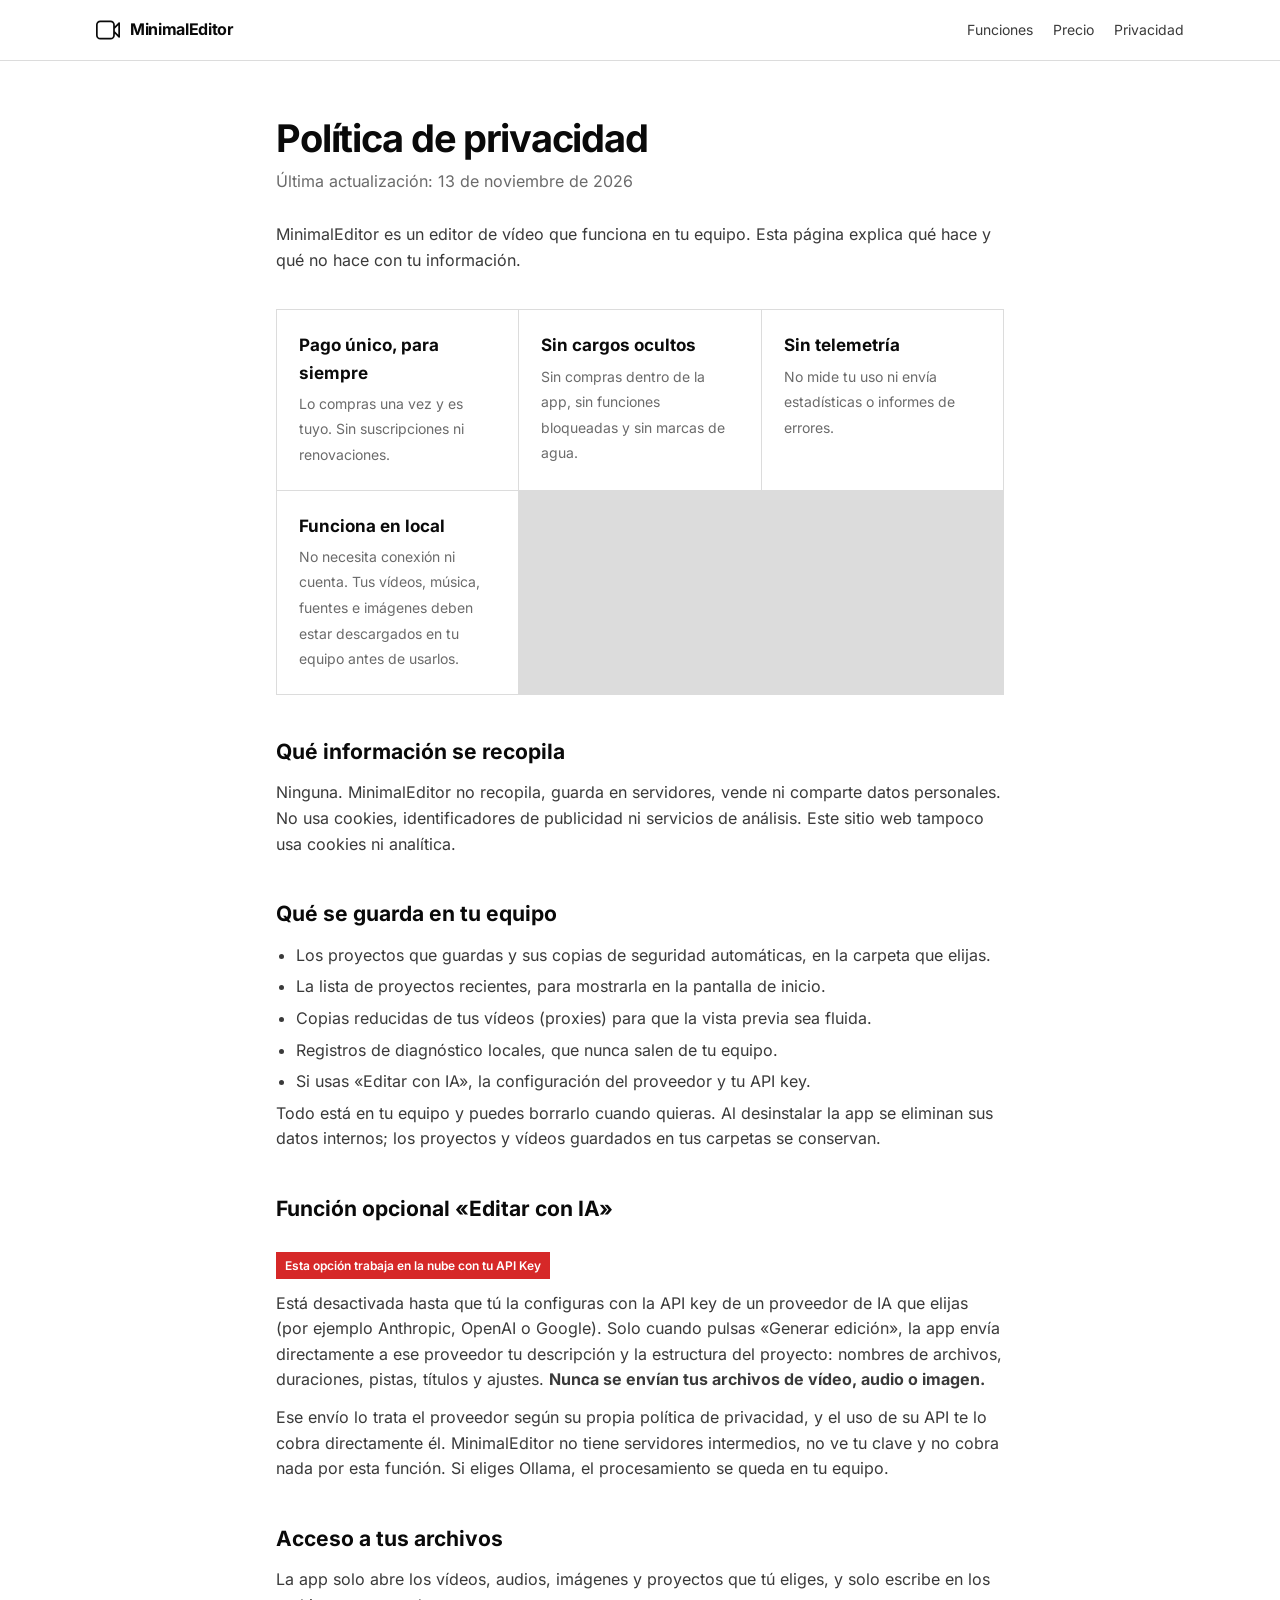
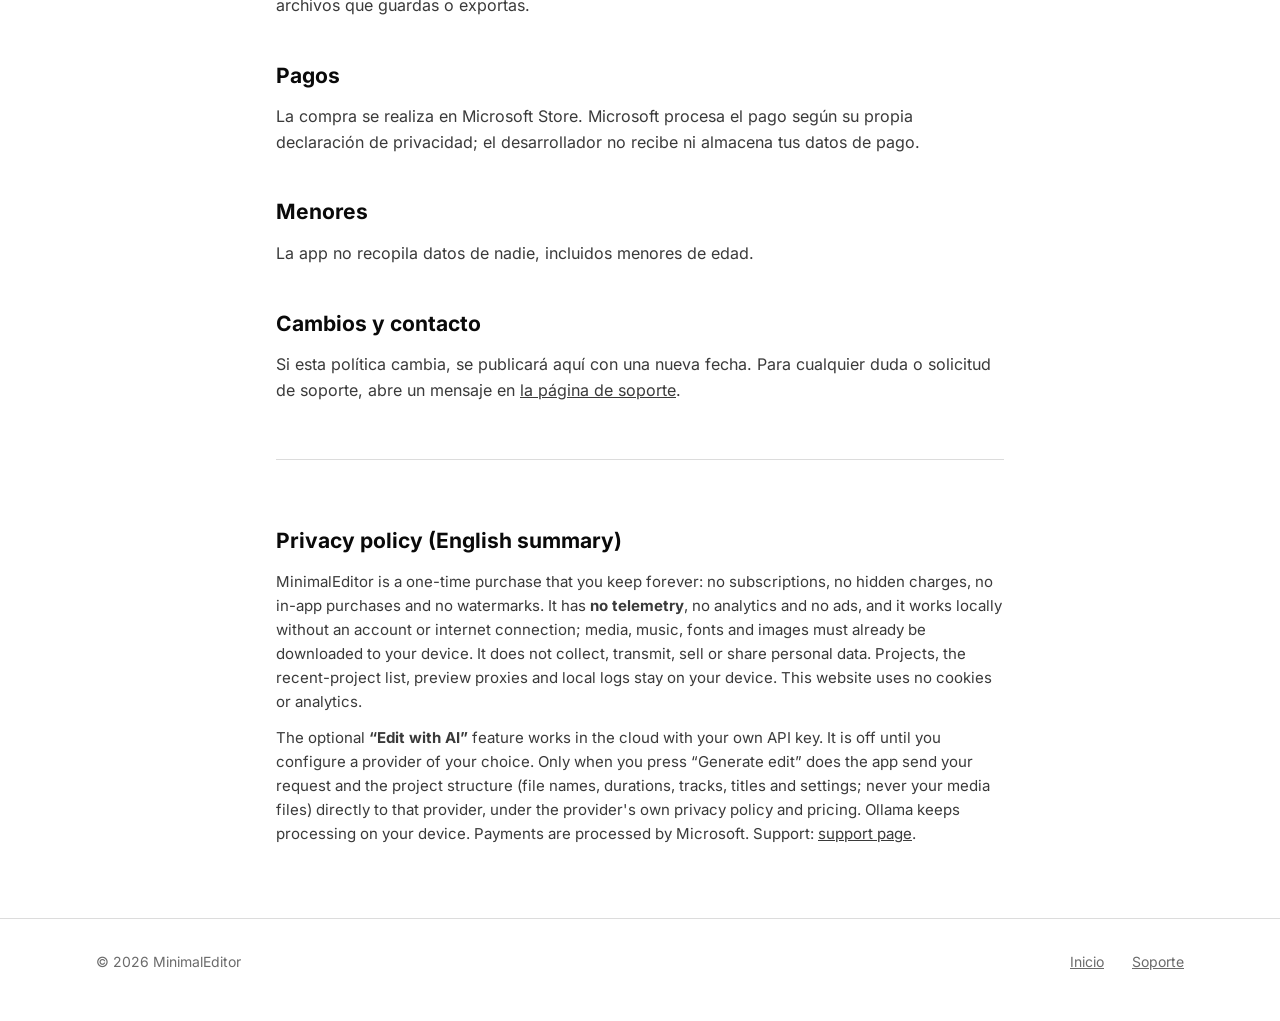
==== privacidad/index.html @ 628d6af6 "feat: sitio de MinimalEditor con ficha del producto y política de privacidad" ====
<!doctype html>
<html lang="es">
<head>
<meta charset="utf-8">
<meta name="viewport" content="width=device-width, initial-scale=1">
<title>MinimalEditor · Privacidad</title>
<meta name="description" content="Política de privacidad de MinimalEditor: pago único para siempre, sin telemetría, sin compras dentro de la app y funcionamiento local.">
<link rel="icon" href="../img/icono.png">
<link rel="stylesheet" href="../estilos.css">
</head>
<body>
<header class="top">
  <div class="wrap">
    <a class="brand" href="../">
      <svg viewBox="0 -1.5 14 14" aria-hidden="true"><path d="M-6,4.5a.5.5,0,0,0-.038-.191.506.506,0,0,0-.271-.271.505.505,0,0,0-.382,0,.518.518,0,0,0-.163.109L-9,6.293V5.5A2.5,2.5,0,0,0-11.5,3h-6A2.5,2.5,0,0,0-20,5.5v6A2.5,2.5,0,0,0-17.5,14h6A2.5,2.5,0,0,0-9,11.5v-.793l2.146,2.146a.518.518,0,0,0,.163.109A.5.5,0,0,0-6.5,13a.5.5,0,0,0,.191-.038.506.506,0,0,0,.271-.271A.5.5,0,0,0-6,12.5Zm-4,7A1.5,1.5,0,0,1-11.5,13h-6A1.5,1.5,0,0,1-19,11.5v-6A1.5,1.5,0,0,1-17.5,4h6A1.5,1.5,0,0,1-10,5.5Zm1-3.793,2-2v5.586l-2-2Z" transform="translate(20 -3)"/></svg>
      MinimalEditor
    </a>
    <nav>
      <a href="../#funciones" class="hide-sm">Funciones</a>
      <a href="../#precio" class="hide-sm">Precio</a>
      <a href="./">Privacidad</a>
    </nav>
  </div>
</header>

<main class="doc wrap">
  <h1>Política de privacidad</h1>
  <p class="updated">Última actualización: 13 de noviembre de 2026</p>

  <p>MinimalEditor es un editor de vídeo que funciona en tu equipo. Esta página explica qué hace y qué no hace con tu información.</p>

  <div class="facts">
    <div class="fact"><strong>Pago único, para siempre</strong><span>Lo compras una vez y es tuyo. Sin suscripciones ni renovaciones.</span></div>
    <div class="fact"><strong>Sin cargos ocultos</strong><span>Sin compras dentro de la app, sin funciones bloqueadas y sin marcas de agua.</span></div>
    <div class="fact"><strong>Sin telemetría</strong><span>No mide tu uso ni envía estadísticas o informes de errores.</span></div>
    <div class="fact"><strong>Funciona en local</strong><span>No necesita conexión ni cuenta. Tus vídeos, música, fuentes e imágenes deben estar descargados en tu equipo antes de usarlos.</span></div>
  </div>

  <h2>Qué información se recopila</h2>
  <p>Ninguna. MinimalEditor no recopila, guarda en servidores, vende ni comparte datos personales. No usa cookies, identificadores de publicidad ni servicios de análisis. Este sitio web tampoco usa cookies ni analítica.</p>

  <h2>Qué se guarda en tu equipo</h2>
  <ul>
    <li>Los proyectos que guardas y sus copias de seguridad automáticas, en la carpeta que elijas.</li>
    <li>La lista de proyectos recientes, para mostrarla en la pantalla de inicio.</li>
    <li>Copias reducidas de tus vídeos (proxies) para que la vista previa sea fluida.</li>
    <li>Registros de diagnóstico locales, que nunca salen de tu equipo.</li>
    <li>Si usas «Editar con IA», la configuración del proveedor y tu API key.</li>
  </ul>
  <p>Todo está en tu equipo y puedes borrarlo cuando quieras. Al desinstalar la app se eliminan sus datos internos; los proyectos y vídeos guardados en tus carpetas se conservan.</p>

  <h2>Función opcional «Editar con IA»</h2>
  <p><span class="cloud">Esta opción trabaja en la nube con tu API Key</span></p>
  <p>Está desactivada hasta que tú la configuras con la API key de un proveedor de IA que elijas (por ejemplo Anthropic, OpenAI o Google). Solo cuando pulsas «Generar edición», la app envía directamente a ese proveedor tu descripción y la estructura del proyecto: nombres de archivos, duraciones, pistas, títulos y ajustes. <strong>Nunca se envían tus archivos de vídeo, audio o imagen.</strong></p>
  <p>Ese envío lo trata el proveedor según su propia política de privacidad, y el uso de su API te lo cobra directamente él. MinimalEditor no tiene servidores intermedios, no ve tu clave y no cobra nada por esta función. Si eliges Ollama, el procesamiento se queda en tu equipo.</p>

  <h2>Acceso a tus archivos</h2>
  <p>La app solo abre los vídeos, audios, imágenes y proyectos que tú eliges, y solo escribe en los archivos que guardas o exportas.</p>

  <h2>Pagos</h2>
  <p>La compra se realiza en Microsoft Store. Microsoft procesa el pago según su propia declaración de privacidad; el desarrollador no recibe ni almacena tus datos de pago.</p>

  <h2>Menores</h2>
  <p>La app no recopila datos de nadie, incluidos menores de edad.</p>

  <h2>Cambios y contacto</h2>
  <p>Si esta política cambia, se publicará aquí con una nueva fecha. Para cualquier duda o solicitud de soporte, abre un mensaje en <a href="https://github.com/Jose-Angel-Sanchez/minimaleditor-web/issues">la página de soporte</a>.</p>

  <div class="lang" lang="en">
    <h2>Privacy policy (English summary)</h2>
    <p>MinimalEditor is a one-time purchase that you keep forever: no subscriptions, no hidden charges, no in-app purchases and no watermarks. It has <strong>no telemetry</strong>, no analytics and no ads, and it works locally without an account or internet connection; media, music, fonts and images must already be downloaded to your device. It does not collect, transmit, sell or share personal data. Projects, the recent-project list, preview proxies and local logs stay on your device. This website uses no cookies or analytics.</p>
    <p>The optional <strong>“Edit with AI”</strong> feature works in the cloud with your own API key. It is off until you configure a provider of your choice. Only when you press “Generate edit” does the app send your request and the project structure (file names, durations, tracks, titles and settings; never your media files) directly to that provider, under the provider's own privacy policy and pricing. Ollama keeps processing on your device. Payments are processed by Microsoft. Support: <a href="https://github.com/Jose-Angel-Sanchez/minimaleditor-web/issues">support page</a>.</p>
  </div>
</main>

<footer>
  <div class="wrap">
    <span class="grow">© 2026 MinimalEditor</span>
    <a href="../">Inicio</a>
    <a href="https://github.com/Jose-Angel-Sanchez/minimaleditor-web/issues">Soporte</a>
  </div>
</footer>
</body>
</html>
---- estilos.css ----
@font-face {
  font-family: "Inter";
  src: url("inter.woff2") format("woff2");
  font-weight: 100 900;
  font-display: swap;
}

:root {
  --bg: #000000;
  --panel: #0a0a0a;
  --panel-2: #141414;
  --border: #242424;
  --text: #f2f2f2;
  --text-2: #bdbdbd;
  --dim: #8a8a8a;
  --alert: #d62828;
  color-scheme: dark;
}

@media (prefers-color-scheme: light) {
  :root:not([data-theme="dark"]) {
    --bg: #ffffff;
    --panel: #f5f5f5;
    --panel-2: #ebebeb;
    --border: #dcdcdc;
    --text: #0a0a0a;
    --text-2: #3a3a3a;
    --dim: #6b6b6b;
    color-scheme: light;
  }
}

:root[data-theme="light"] {
  --bg: #ffffff;
  --panel: #f5f5f5;
  --panel-2: #ebebeb;
  --border: #dcdcdc;
  --text: #0a0a0a;
  --text-2: #3a3a3a;
  --dim: #6b6b6b;
  color-scheme: light;
}

* {
  box-sizing: border-box;
  margin: 0;
}

html {
  scrollbar-color: var(--border) transparent;
  scroll-behavior: smooth;
}

::-webkit-scrollbar {
  width: 8px;
  height: 8px;
}

::-webkit-scrollbar-thumb {
  background: #2e2e2e;
}

body {
  background: var(--bg);
  color: var(--text);
  font: 16px/1.6 "Inter", system-ui, "Segoe UI", sans-serif;
  -webkit-font-smoothing: antialiased;
}

a {
  color: inherit;
}

img {
  max-width: 100%;
  height: auto;
  display: block;
}

.wrap {
  max-width: 1120px;
  margin: 0 auto;
  padding: 0 16px;
}

.top {
  border-bottom: 1px solid var(--border);
  position: sticky;
  top: 0;
  background: var(--bg);
  z-index: 10;
}

.top .wrap {
  display: flex;
  align-items: center;
  gap: 24px;
  height: 60px;
}

.brand {
  display: flex;
  align-items: center;
  gap: 10px;
  font-weight: 700;
  letter-spacing: -0.02em;
  text-decoration: none;
}

.brand svg {
  width: 24px;
  height: 24px;
  fill: currentColor;
}

.top nav {
  margin-left: auto;
  display: flex;
  gap: 20px;
  font-size: 14px;
  color: var(--text-2);
}

.top nav a {
  text-decoration: none;
}

.top nav a:hover {
  color: var(--text);
}

.hero {
  padding-top: 88px;
  padding-bottom: 56px;
}

.hero h1 {
  font-size: clamp(40px, 7vw, 76px);
  line-height: 1.02;
  letter-spacing: -0.04em;
  font-weight: 750;
}

.hero p.lead {
  font-size: clamp(18px, 2.4vw, 23px);
  color: var(--text-2);
  font-weight: 300;
  max-width: 640px;
  margin-top: 18px;
}

.cta {
  display: flex;
  flex-wrap: wrap;
  gap: 12px;
  margin-top: 32px;
}

.btn {
  display: inline-flex;
  align-items: center;
  gap: 10px;
  padding: 13px 22px;
  font-weight: 600;
  text-decoration: none;
  border: 1px solid var(--text);
}

.btn.primary {
  background: var(--text);
  color: var(--bg);
}

.btn svg {
  width: 18px;
  height: 18px;
  fill: currentColor;
}

.promise {
  display: flex;
  flex-wrap: wrap;
  gap: 8px 22px;
  margin-top: 28px;
  font-size: 12px;
  text-transform: uppercase;
  letter-spacing: 0.14em;
  color: var(--dim);
  font-weight: 600;
  list-style: none;
  padding: 0;
}

.shot {
  border: 1px solid var(--border);
  background: var(--panel);
}

.hero .shot {
  margin-top: 56px;
}

section {
  padding: 72px 0;
  border-top: 1px solid var(--border);
}

section h2 {
  font-size: clamp(26px, 3.6vw, 38px);
  letter-spacing: -0.03em;
  line-height: 1.1;
  font-weight: 700;
}

section .sub {
  color: var(--text-2);
  margin-top: 10px;
  max-width: 640px;
}

.facts {
  display: grid;
  grid-template-columns: repeat(auto-fit, minmax(220px, 1fr));
  gap: 1px;
  background: var(--border);
  border: 1px solid var(--border);
  margin-top: 36px;
}

.fact {
  background: var(--bg);
  padding: 22px;
}

.fact strong {
  display: block;
  font-size: 17px;
  margin-bottom: 4px;
}

.fact span {
  color: var(--dim);
  font-size: 14px;
}

.feature {
  display: grid;
  grid-template-columns: minmax(0, 5fr) minmax(0, 7fr);
  gap: 40px;
  align-items: center;
  margin-top: 56px;
}

.feature:nth-of-type(even) .text {
  order: 2;
}

.feature h3 {
  font-size: 24px;
  letter-spacing: -0.02em;
  line-height: 1.2;
}

.feature p {
  color: var(--text-2);
  margin-top: 10px;
}

.feature ul {
  margin-top: 12px;
  padding-left: 18px;
  color: var(--text-2);
  font-size: 15px;
}

.cloud {
  display: inline-flex;
  align-items: center;
  gap: 6px;
  background: var(--alert);
  color: #ffffff;
  font-size: 12px;
  font-weight: 600;
  padding: 4px 9px;
  margin-top: 14px;
}

.specs {
  display: grid;
  grid-template-columns: repeat(auto-fit, minmax(240px, 1fr));
  gap: 0 40px;
  margin-top: 28px;
}

.specs dt {
  color: var(--dim);
  font-size: 13px;
  text-transform: uppercase;
  letter-spacing: 0.1em;
  margin-top: 18px;
}

.specs dd {
  margin: 4px 0 0;
}

footer {
  border-top: 1px solid var(--border);
  padding: 32px 0 48px;
  color: var(--dim);
  font-size: 14px;
}

footer .wrap {
  display: flex;
  flex-wrap: wrap;
  gap: 12px 28px;
  align-items: center;
}

footer .grow {
  flex: 1;
}

.doc {
  max-width: 760px;
  padding: 56px 16px 72px;
}

.doc h1 {
  font-size: clamp(28px, 4vw, 38px);
  letter-spacing: -0.03em;
  line-height: 1.15;
}

.doc h2 {
  font-size: 21px;
  margin: 40px 0 12px;
}

.doc p,
.doc li {
  color: var(--text-2);
}

.doc p + p {
  margin-top: 12px;
}

.doc ul {
  padding-left: 20px;
}

.doc li {
  margin: 6px 0;
}

.doc .updated {
  color: var(--dim);
  margin: 8px 0 28px;
}

.doc .lang {
  margin-top: 56px;
  border-top: 1px solid var(--border);
  padding-top: 24px;
  font-size: 15px;
}

@media (max-width: 760px) {
  .top nav a.hide-sm {
    display: none;
  }
  .hero {
    padding-top: 56px;
    padding-bottom: 40px;
  }
  .feature {
    grid-template-columns: 1fr;
    gap: 20px;
  }
  .feature:nth-of-type(even) .text {
    order: 0;
  }
  section {
    padding: 56px 0;
  }
}
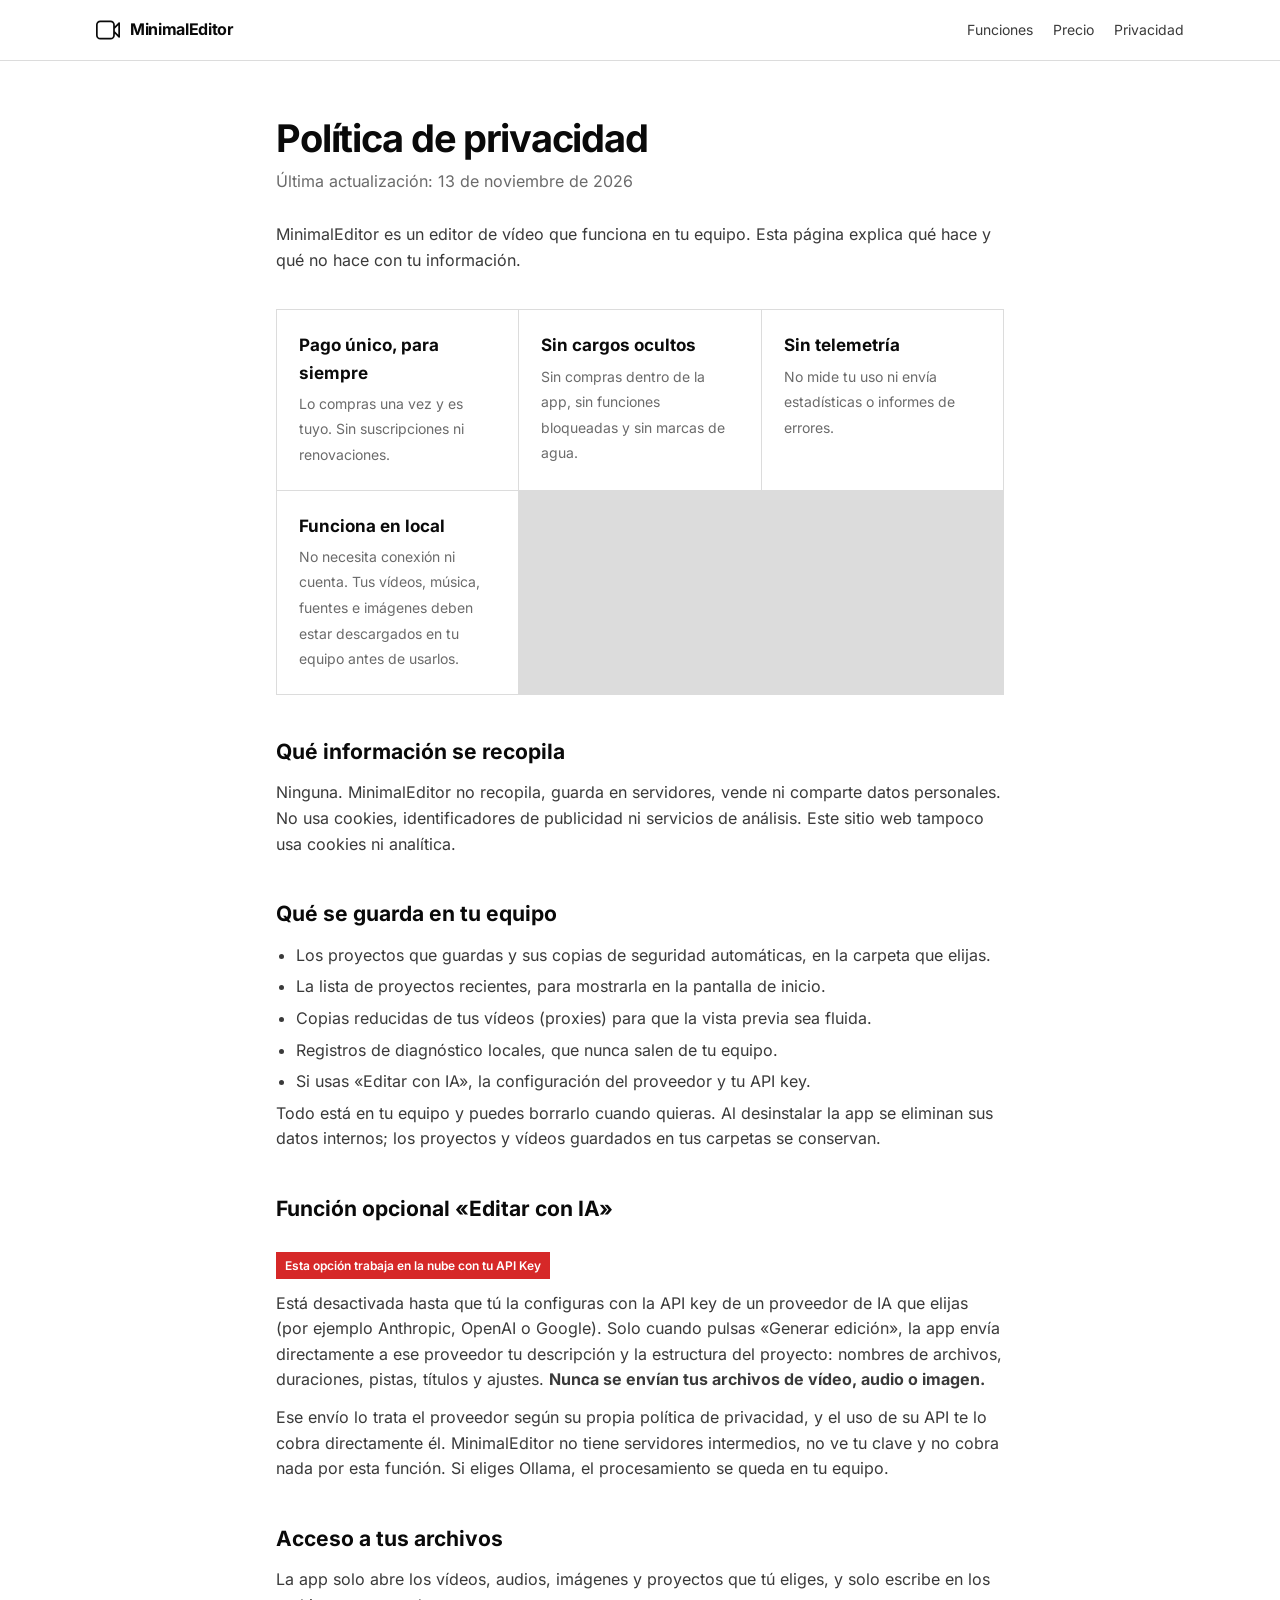
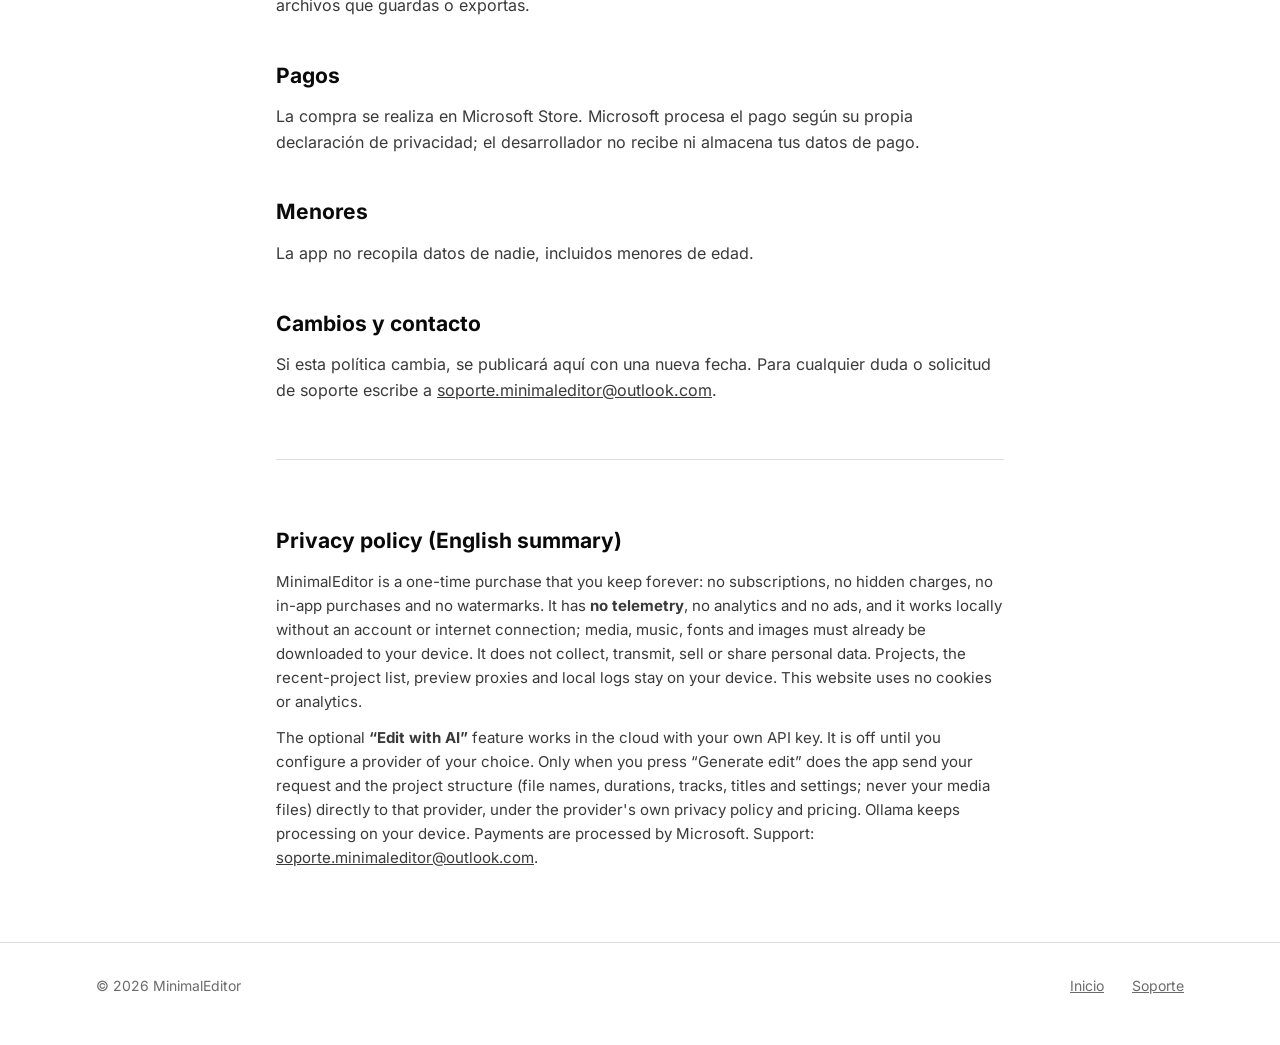
==== commit 2d9f48b0: "docs: correo de soporte" ====
--- a/privacidad/index.html
+++ b/privacidad/index.html
@@ -64,12 +64,12 @@
   <p>La app no recopila datos de nadie, incluidos menores de edad.</p>
 
   <h2>Cambios y contacto</h2>
-  <p>Si esta política cambia, se publicará aquí con una nueva fecha. Para cualquier duda o solicitud de soporte, abre un mensaje en <a href="https://github.com/Jose-Angel-Sanchez/minimaleditor-web/issues">la página de soporte</a>.</p>
+  <p>Si esta política cambia, se publicará aquí con una nueva fecha. Para cualquier duda o solicitud de soporte escribe a <a href="mailto:soporte.minimaleditor@outlook.com">soporte.minimaleditor@outlook.com</a>.</p>
 
   <div class="lang" lang="en">
     <h2>Privacy policy (English summary)</h2>
     <p>MinimalEditor is a one-time purchase that you keep forever: no subscriptions, no hidden charges, no in-app purchases and no watermarks. It has <strong>no telemetry</strong>, no analytics and no ads, and it works locally without an account or internet connection; media, music, fonts and images must already be downloaded to your device. It does not collect, transmit, sell or share personal data. Projects, the recent-project list, preview proxies and local logs stay on your device. This website uses no cookies or analytics.</p>
-    <p>The optional <strong>“Edit with AI”</strong> feature works in the cloud with your own API key. It is off until you configure a provider of your choice. Only when you press “Generate edit” does the app send your request and the project structure (file names, durations, tracks, titles and settings; never your media files) directly to that provider, under the provider's own privacy policy and pricing. Ollama keeps processing on your device. Payments are processed by Microsoft. Support: <a href="https://github.com/Jose-Angel-Sanchez/minimaleditor-web/issues">support page</a>.</p>
+    <p>The optional <strong>“Edit with AI”</strong> feature works in the cloud with your own API key. It is off until you configure a provider of your choice. Only when you press “Generate edit” does the app send your request and the project structure (file names, durations, tracks, titles and settings; never your media files) directly to that provider, under the provider's own privacy policy and pricing. Ollama keeps processing on your device. Payments are processed by Microsoft. Support: <a href="mailto:soporte.minimaleditor@outlook.com">soporte.minimaleditor@outlook.com</a>.</p>
   </div>
 </main>
 
@@ -77,7 +77,7 @@
   <div class="wrap">
     <span class="grow">© 2026 MinimalEditor</span>
     <a href="../">Inicio</a>
-    <a href="https://github.com/Jose-Angel-Sanchez/minimaleditor-web/issues">Soporte</a>
+    <a href="mailto:soporte.minimaleditor@outlook.com">Soporte</a>
   </div>
 </footer>
 </body>
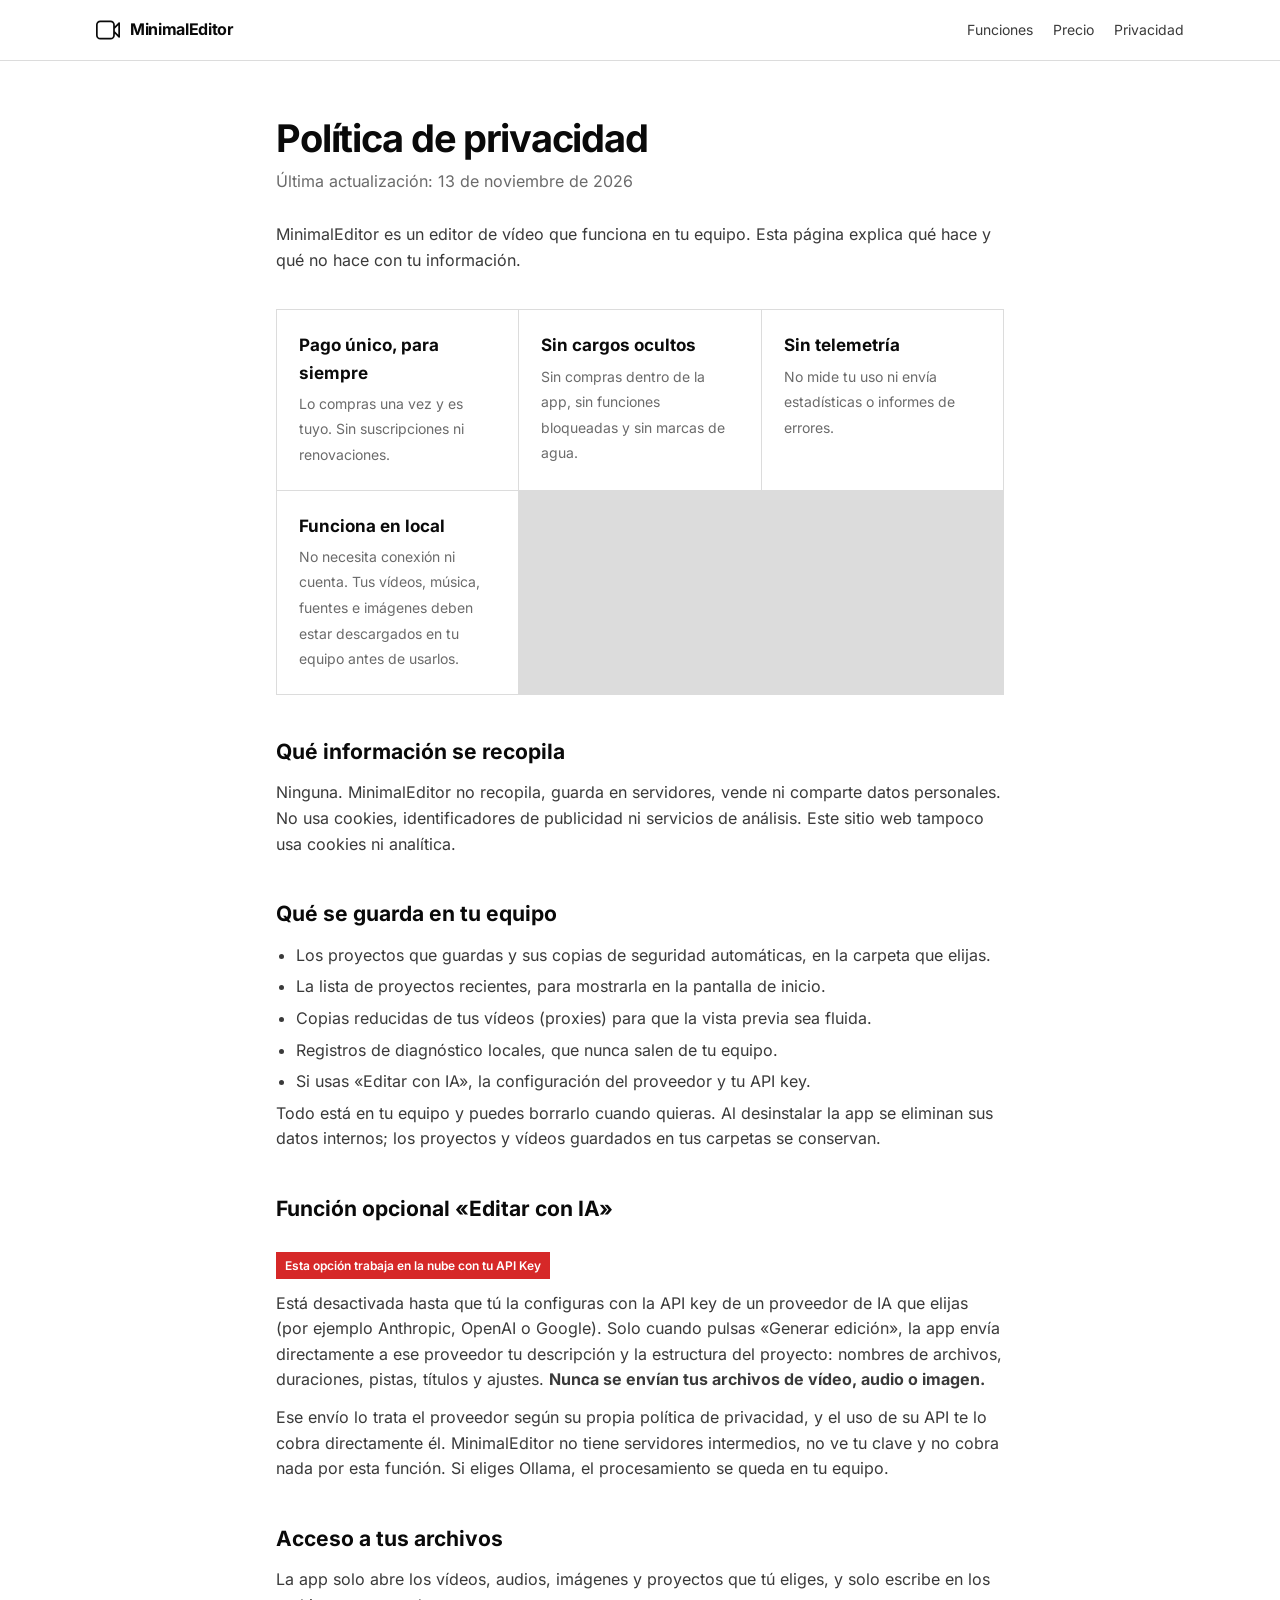
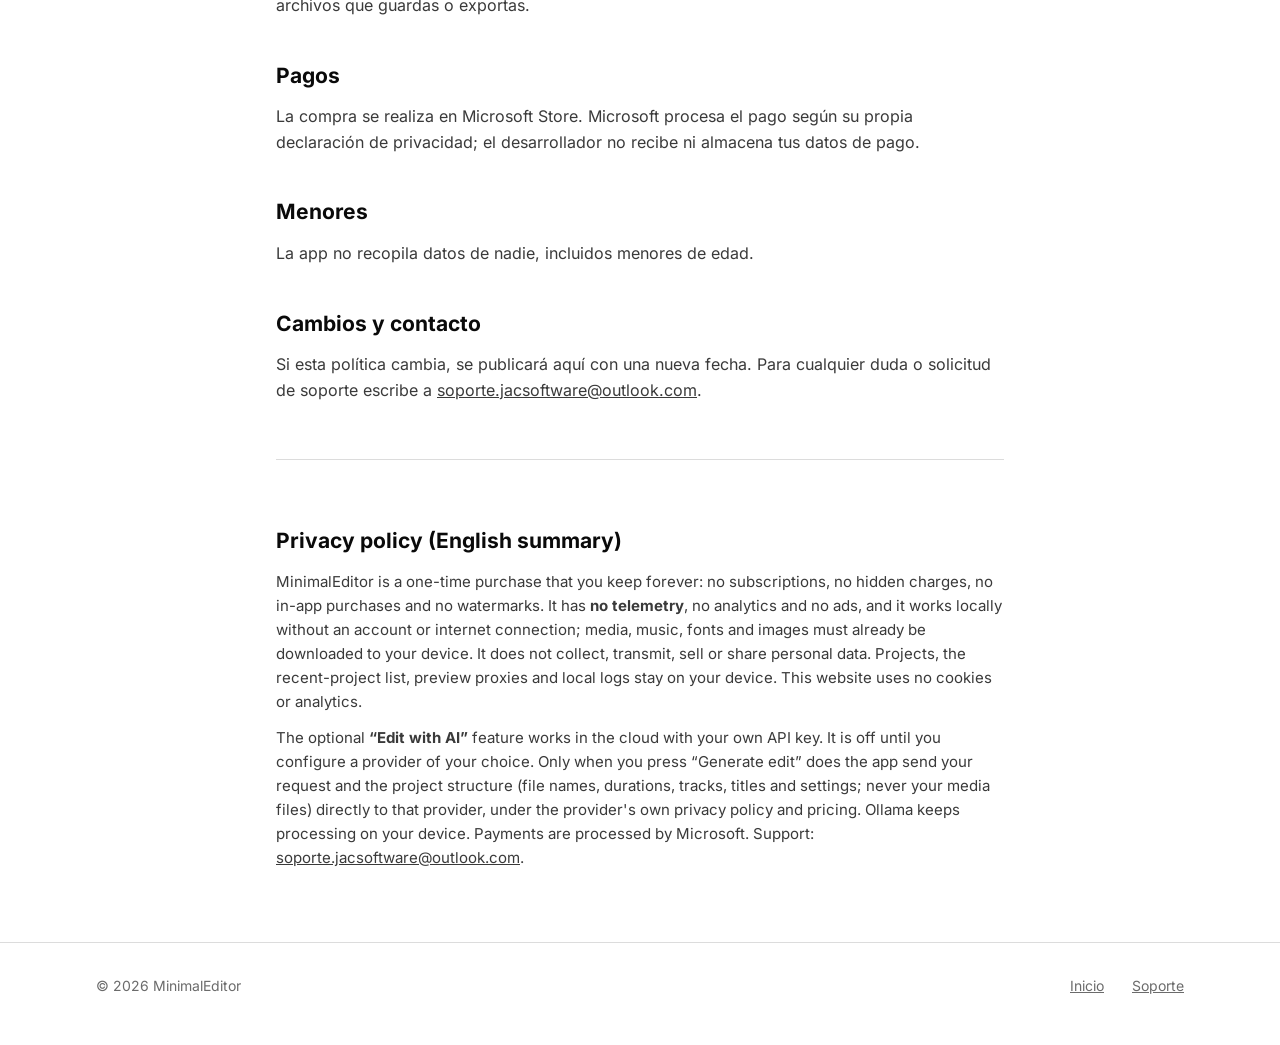
==== commit 8cbecd69: "docs: actualizar correo de soporte" ====
--- a/privacidad/index.html
+++ b/privacidad/index.html
@@ -64,12 +64,12 @@
   <p>La app no recopila datos de nadie, incluidos menores de edad.</p>
 
   <h2>Cambios y contacto</h2>
-  <p>Si esta política cambia, se publicará aquí con una nueva fecha. Para cualquier duda o solicitud de soporte escribe a <a href="mailto:soporte.minimaleditor@outlook.com">soporte.minimaleditor@outlook.com</a>.</p>
+  <p>Si esta política cambia, se publicará aquí con una nueva fecha. Para cualquier duda o solicitud de soporte escribe a <a href="mailto:soporte.jacsoftware@outlook.com">soporte.jacsoftware@outlook.com</a>.</p>
 
   <div class="lang" lang="en">
     <h2>Privacy policy (English summary)</h2>
     <p>MinimalEditor is a one-time purchase that you keep forever: no subscriptions, no hidden charges, no in-app purchases and no watermarks. It has <strong>no telemetry</strong>, no analytics and no ads, and it works locally without an account or internet connection; media, music, fonts and images must already be downloaded to your device. It does not collect, transmit, sell or share personal data. Projects, the recent-project list, preview proxies and local logs stay on your device. This website uses no cookies or analytics.</p>
-    <p>The optional <strong>“Edit with AI”</strong> feature works in the cloud with your own API key. It is off until you configure a provider of your choice. Only when you press “Generate edit” does the app send your request and the project structure (file names, durations, tracks, titles and settings; never your media files) directly to that provider, under the provider's own privacy policy and pricing. Ollama keeps processing on your device. Payments are processed by Microsoft. Support: <a href="mailto:soporte.minimaleditor@outlook.com">soporte.minimaleditor@outlook.com</a>.</p>
+    <p>The optional <strong>“Edit with AI”</strong> feature works in the cloud with your own API key. It is off until you configure a provider of your choice. Only when you press “Generate edit” does the app send your request and the project structure (file names, durations, tracks, titles and settings; never your media files) directly to that provider, under the provider's own privacy policy and pricing. Ollama keeps processing on your device. Payments are processed by Microsoft. Support: <a href="mailto:soporte.jacsoftware@outlook.com">soporte.jacsoftware@outlook.com</a>.</p>
   </div>
 </main>
 
@@ -77,7 +77,7 @@
   <div class="wrap">
     <span class="grow">© 2026 MinimalEditor</span>
     <a href="../">Inicio</a>
-    <a href="mailto:soporte.minimaleditor@outlook.com">Soporte</a>
+    <a href="mailto:soporte.jacsoftware@outlook.com">Soporte</a>
   </div>
 </footer>
 </body>
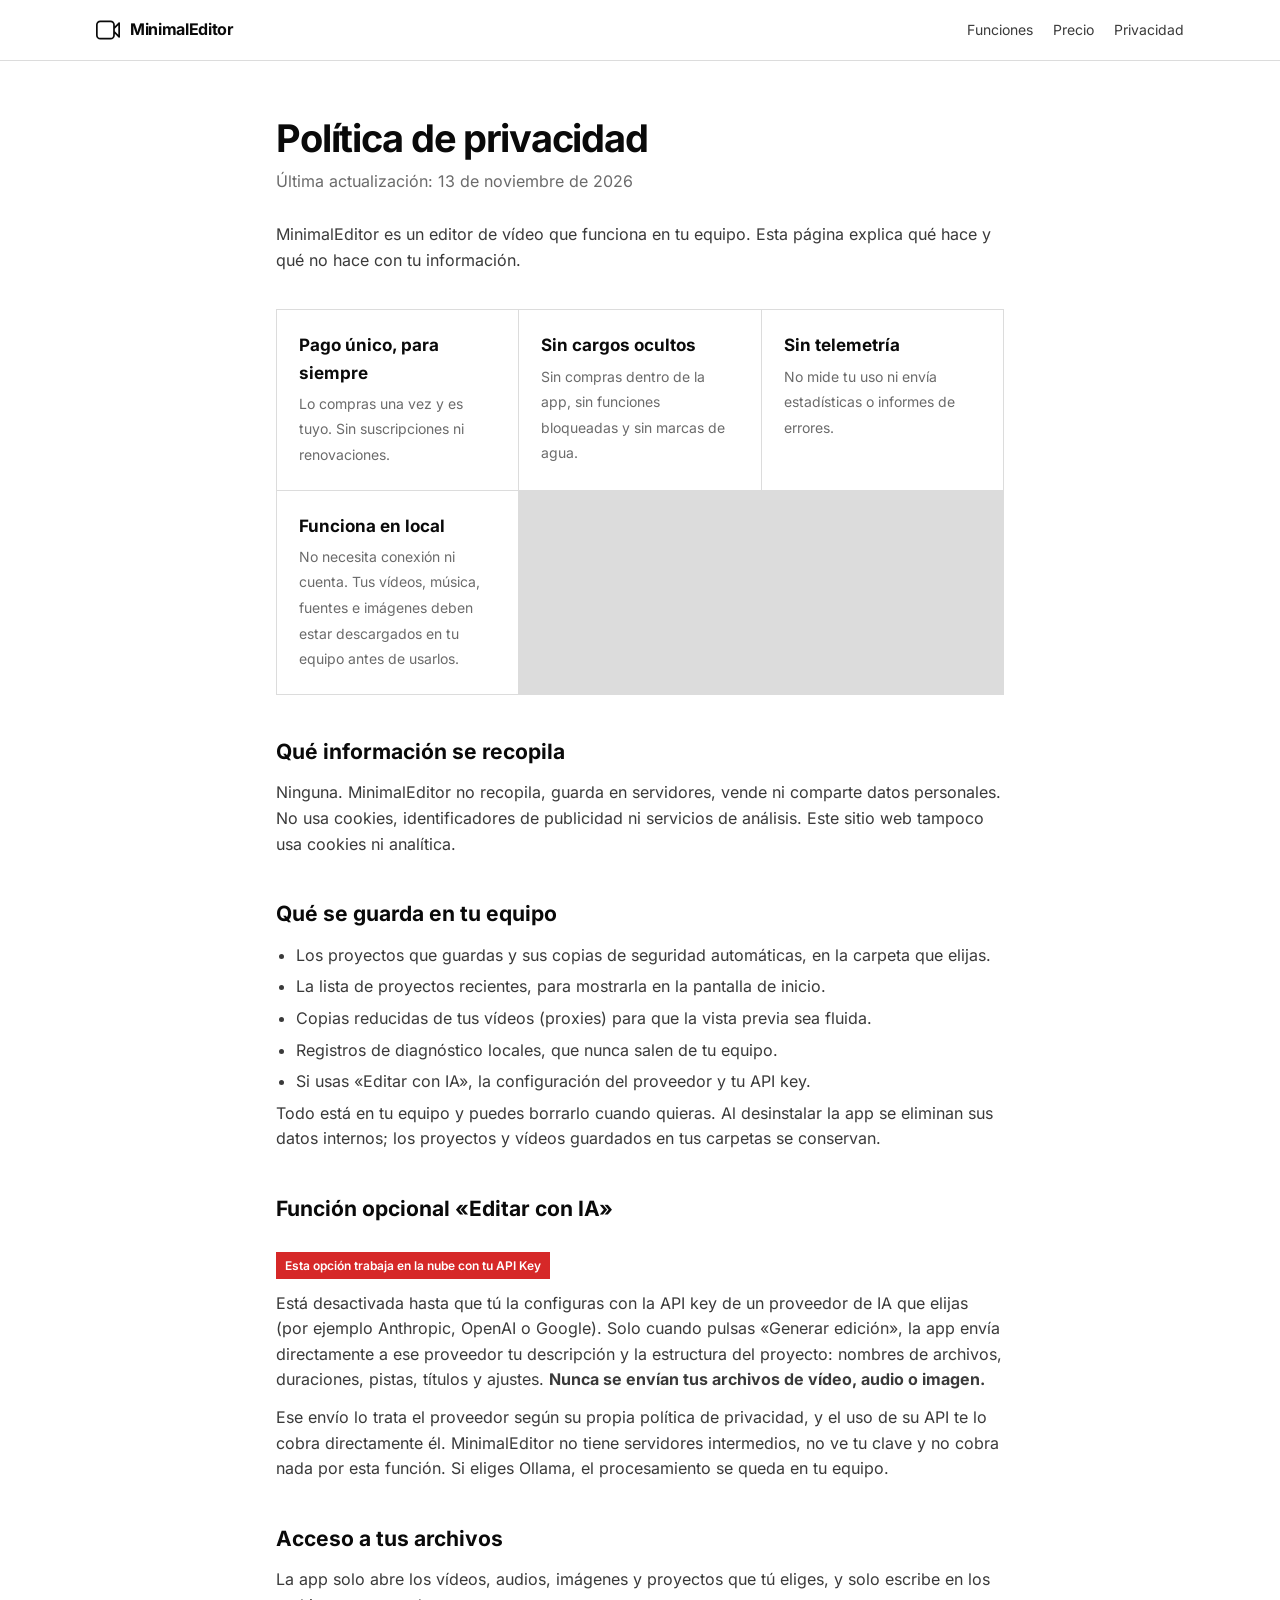
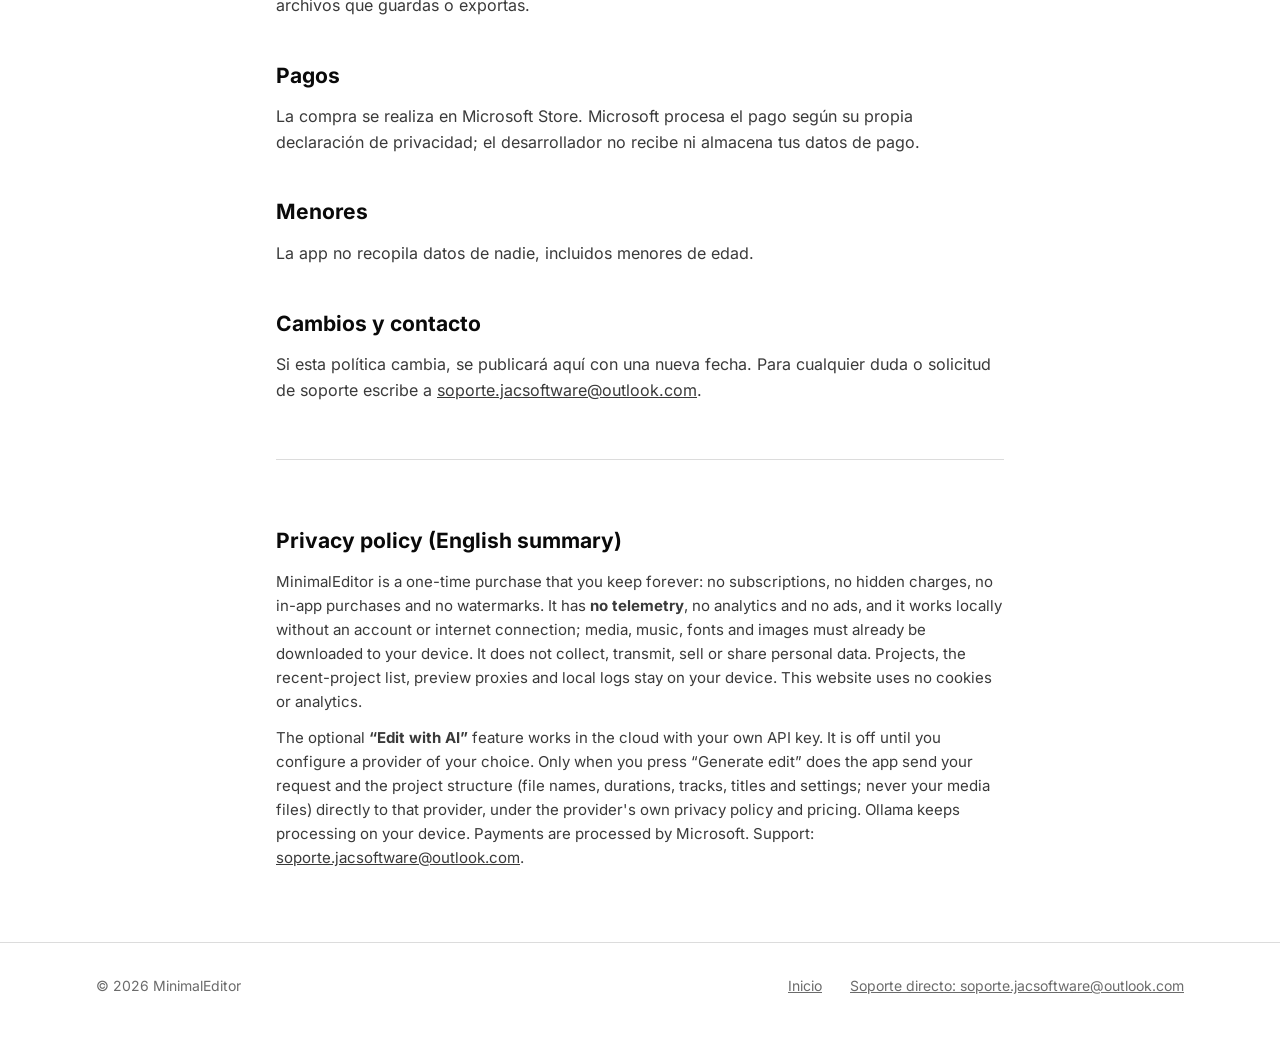
==== commit 33eff13c: "feat: enlace de soporte directo en el pie de página" ====
--- a/privacidad/index.html
+++ b/privacidad/index.html
@@ -77,7 +77,7 @@
   <div class="wrap">
     <span class="grow">© 2026 MinimalEditor</span>
     <a href="../">Inicio</a>
-    <a href="mailto:soporte.jacsoftware@outlook.com">Soporte</a>
+    <a href="mailto:soporte.jacsoftware@outlook.com?subject=Soporte%20MinimalEditor">Soporte directo: soporte.jacsoftware@outlook.com</a>
   </div>
 </footer>
 </body>
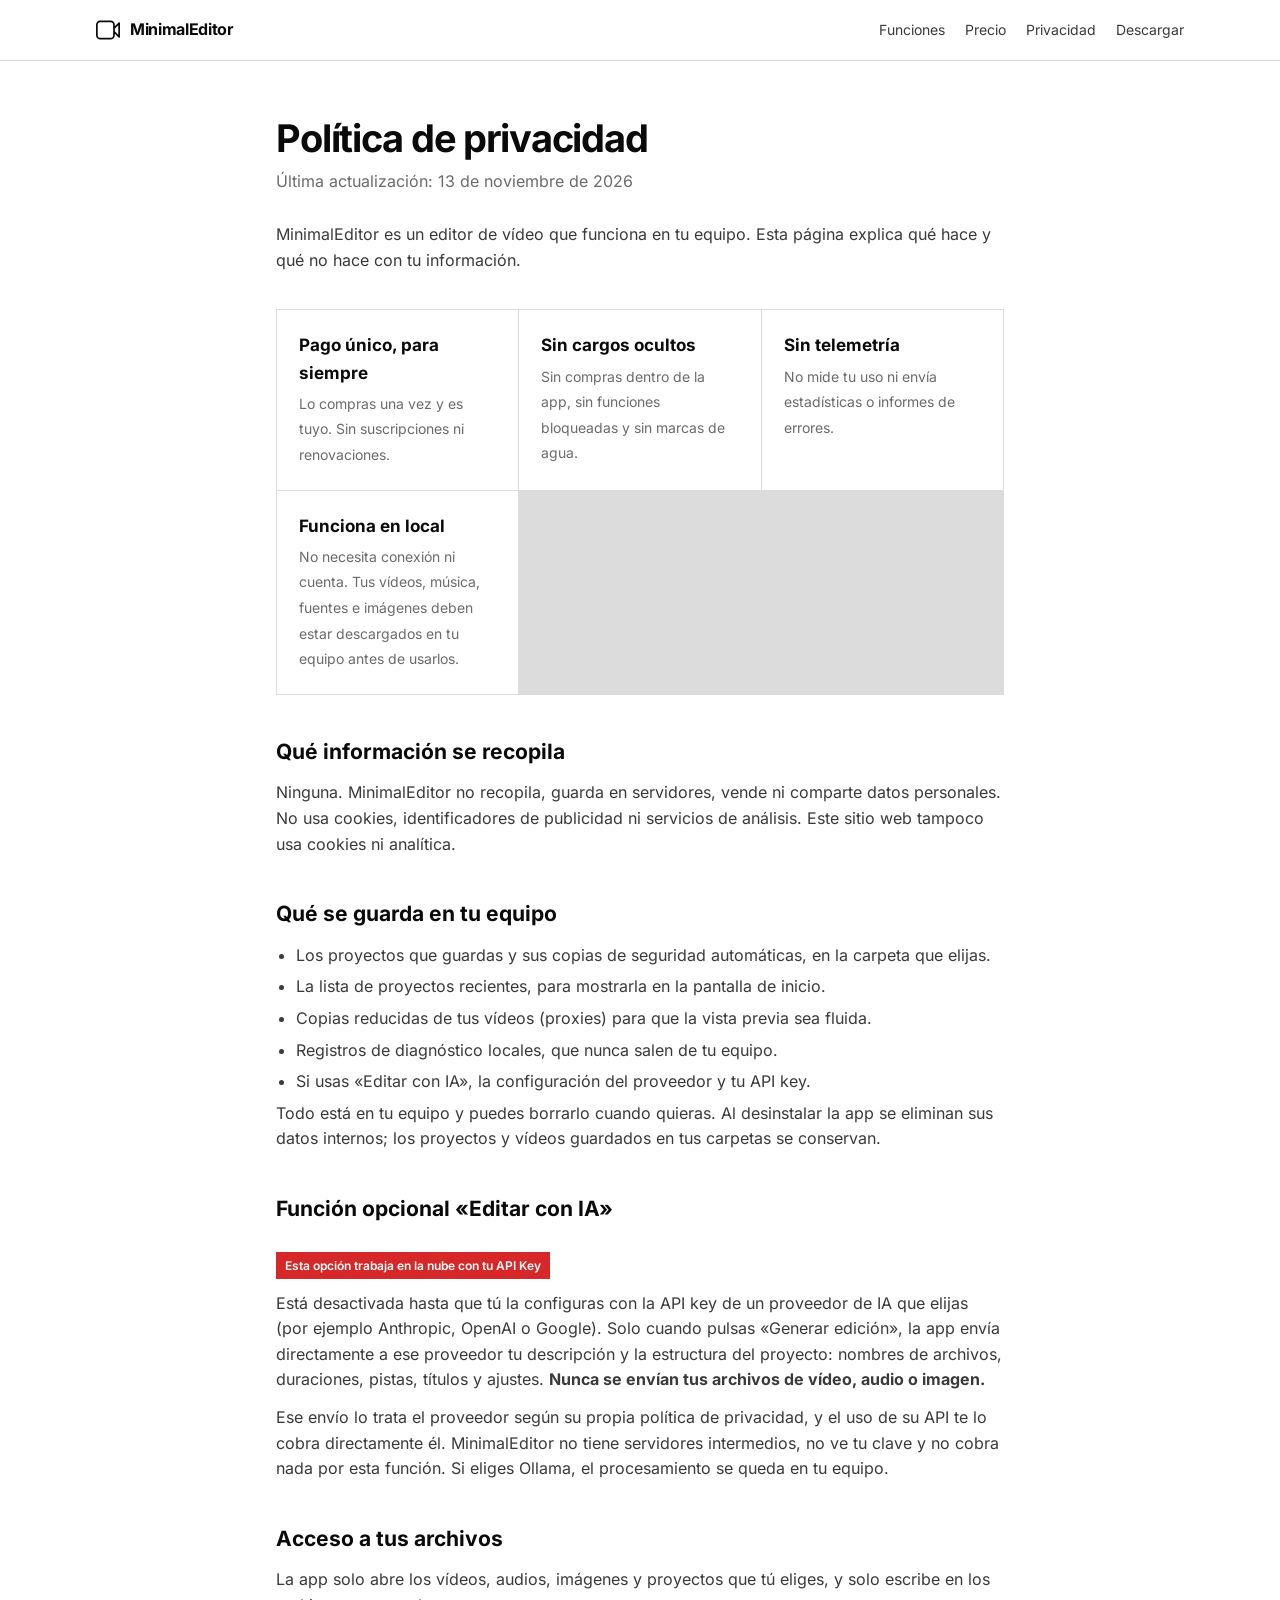
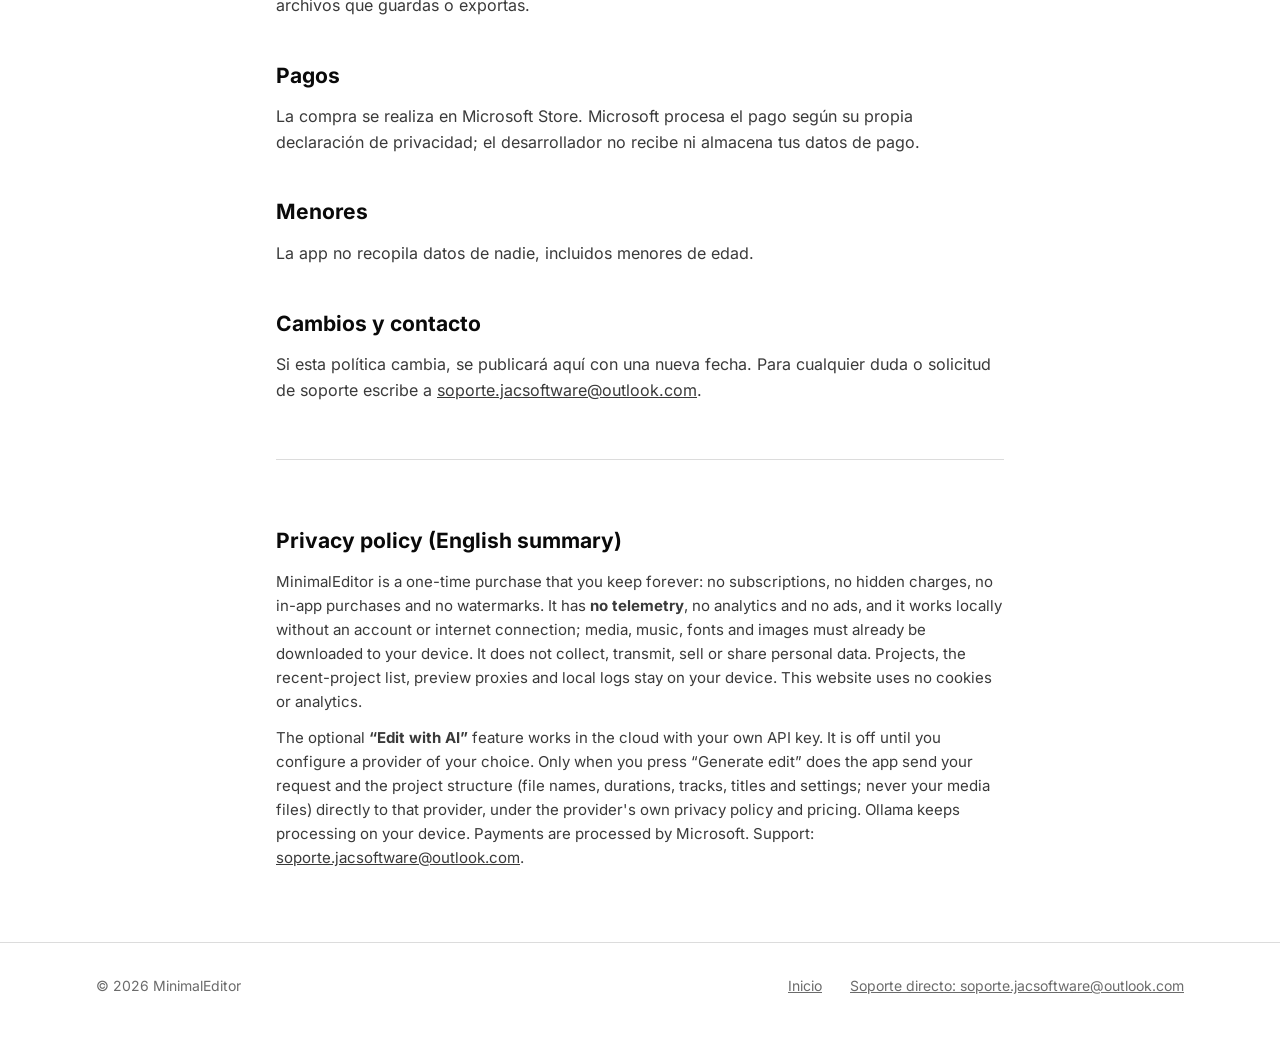
==== commit fe33482d: "feat: enlace de descarga en Microsoft Store" ====
--- a/privacidad/index.html
+++ b/privacidad/index.html
@@ -19,6 +19,7 @@
       <a href="../#funciones" class="hide-sm">Funciones</a>
       <a href="../#precio" class="hide-sm">Precio</a>
       <a href="./">Privacidad</a>
+      <a href="https://apps.microsoft.com/detail/9P6VSP68VXM4?hl=es-mx&amp;gl=MX">Descargar</a>
     </nav>
   </div>
 </header>
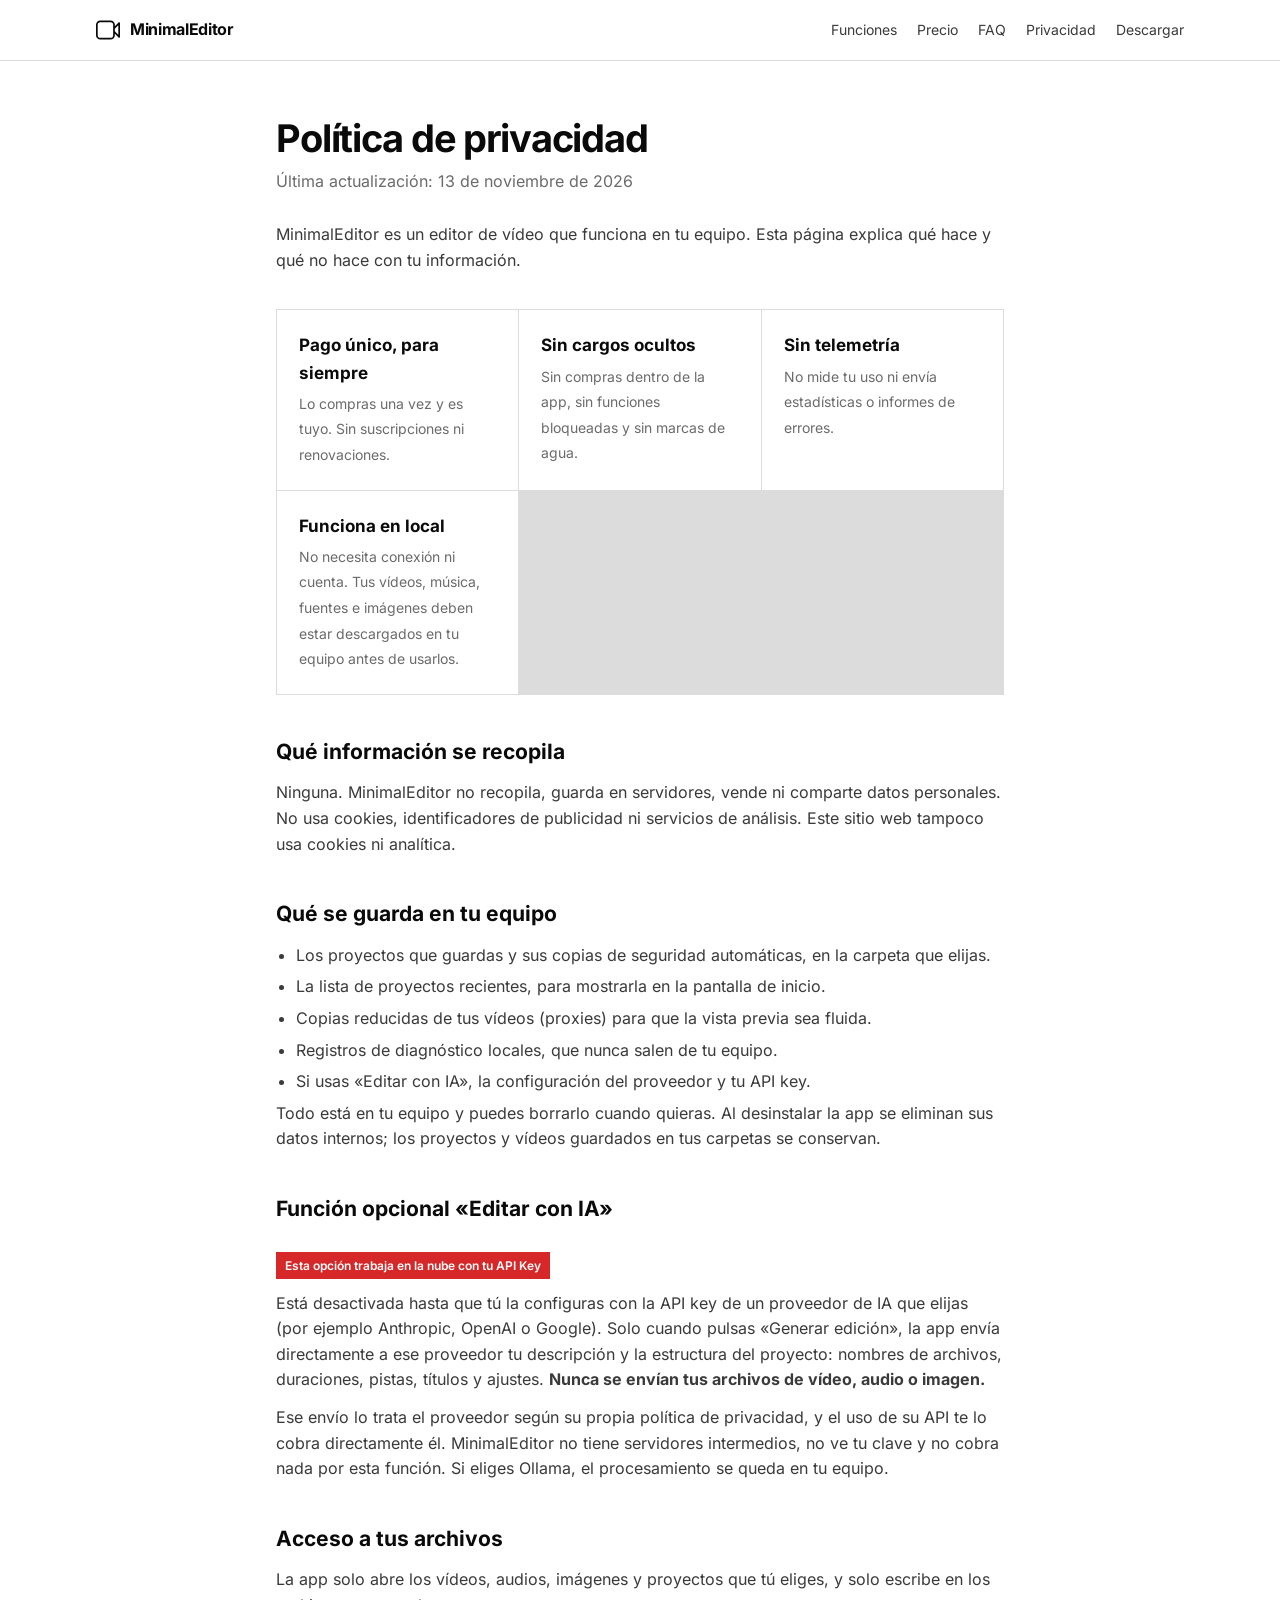
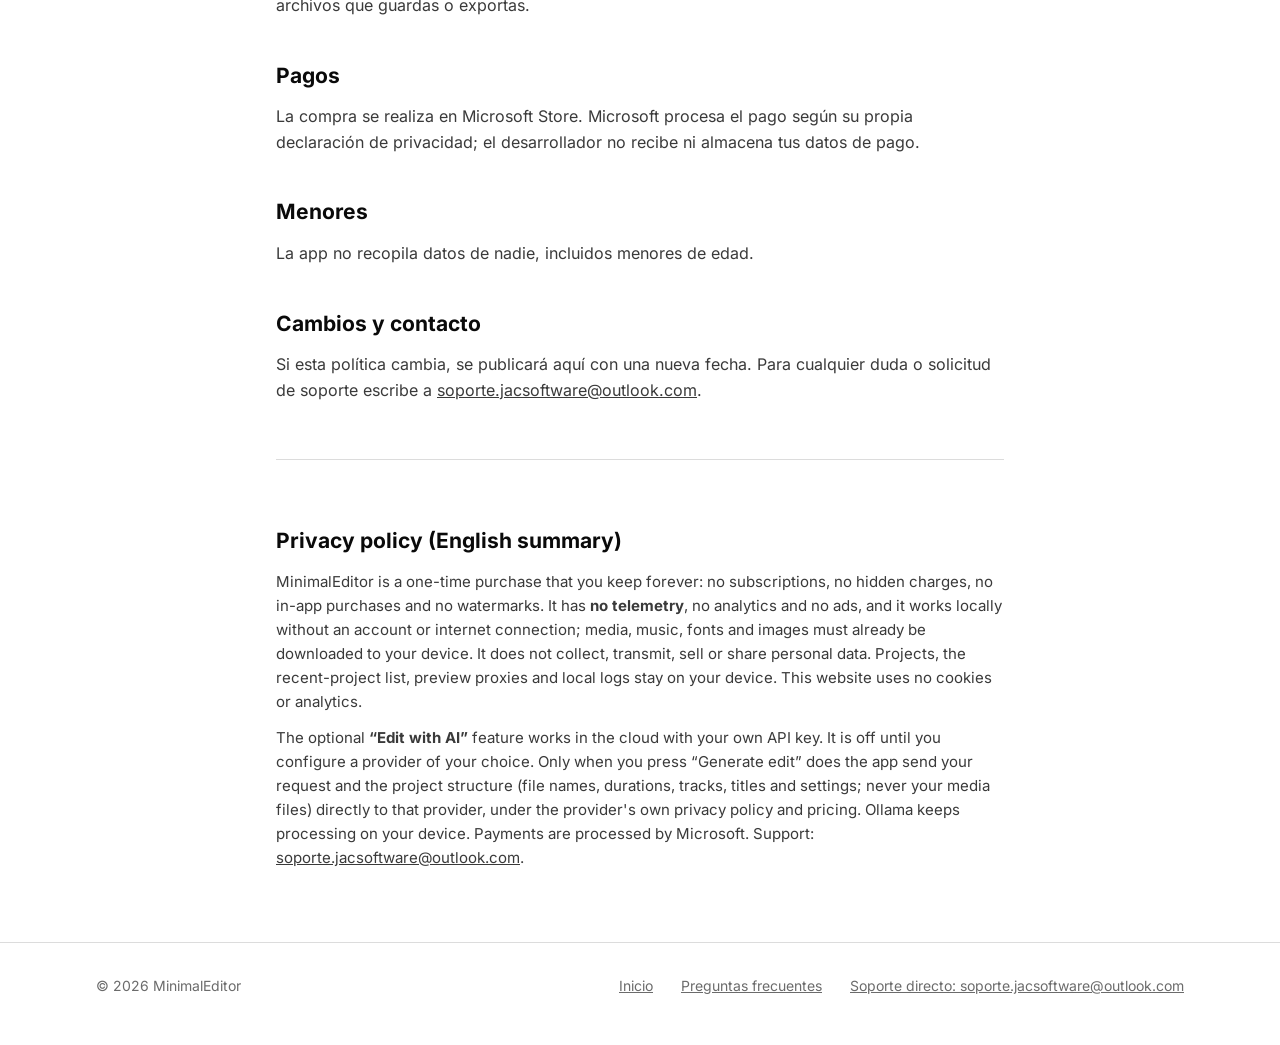
==== commit 8695ea2d: "feat: aviso de la actualización 0.2.1 y página de preguntas frecuentes - Aviso en la portada: en pan" ====
--- a/privacidad/index.html
+++ b/privacidad/index.html
@@ -18,6 +18,7 @@
     <nav>
       <a href="../#funciones" class="hide-sm">Funciones</a>
       <a href="../#precio" class="hide-sm">Precio</a>
+      <a href="../faq/">FAQ</a>
       <a href="./">Privacidad</a>
       <a href="https://apps.microsoft.com/detail/9P6VSP68VXM4?hl=es-mx&amp;gl=MX">Descargar</a>
     </nav>
@@ -78,6 +79,7 @@
   <div class="wrap">
     <span class="grow">© 2026 MinimalEditor</span>
     <a href="../">Inicio</a>
+    <a href="../faq/">Preguntas frecuentes</a>
     <a href="mailto:soporte.jacsoftware@outlook.com?subject=Soporte%20MinimalEditor">Soporte directo: soporte.jacsoftware@outlook.com</a>
   </div>
 </footer>
--- a/estilos.css
+++ b/estilos.css
@@ -386,3 +386,427 @@
     padding: 56px 0;
   }
 }
+
+.neon {
+  --green: #39ff88;
+  --cyan: #2de2ff;
+  --yellow: #ffd23f;
+  --pink: #ff3ea5;
+  background:
+    radial-gradient(1200px 600px at 85% -10%, rgba(255, 62, 165, 0.16), transparent 60%),
+    radial-gradient(900px 500px at -10% 10%, rgba(45, 226, 255, 0.14), transparent 60%),
+    #000000;
+}
+
+.neon .top {
+  background: rgba(0, 0, 0, 0.82);
+  backdrop-filter: blur(10px);
+}
+
+.neon .top nav a.nav-buy {
+  color: #000000;
+  background: var(--green);
+  padding: 6px 12px;
+  font-weight: 700;
+}
+
+.neon .top nav a.nav-buy:hover {
+  box-shadow: 0 0 18px rgba(57, 255, 136, 0.6);
+}
+
+.glow-text {
+  background: linear-gradient(90deg, var(--green), var(--cyan) 40%, var(--pink));
+  -webkit-background-clip: text;
+  background-clip: text;
+  color: transparent;
+  filter: drop-shadow(0 0 18px rgba(45, 226, 255, 0.35));
+}
+
+.badge,
+.kicker {
+  display: inline-block;
+  font: 600 12px/1 ui-monospace, "Cascadia Mono", Consolas, monospace;
+  text-transform: uppercase;
+  letter-spacing: 0.22em;
+  color: var(--green);
+}
+
+.badge {
+  border: 1px solid var(--green);
+  padding: 7px 12px;
+  margin-bottom: 22px;
+  box-shadow: 0 0 16px rgba(57, 255, 136, 0.35), inset 0 0 12px rgba(57, 255, 136, 0.15);
+}
+
+.kicker {
+  margin-bottom: 14px;
+}
+
+.hero-v2 h1 {
+  font-size: clamp(42px, 7.4vw, 84px);
+}
+
+.neon-btn {
+  background: var(--green);
+  border-color: var(--green);
+  color: #000000;
+  box-shadow: 0 0 24px rgba(57, 255, 136, 0.45);
+  transition: box-shadow 0.2s ease, transform 0.2s ease;
+}
+
+.btn.primary.neon-btn {
+  background: var(--green);
+  color: #000000;
+}
+
+.neon-btn:hover {
+  box-shadow: 0 0 36px rgba(57, 255, 136, 0.75);
+  transform: translateY(-1px);
+}
+
+.neon .promise li::before {
+  content: "\25A0  ";
+  color: var(--pink);
+}
+
+.trailer {
+  margin: 56px 0 0;
+}
+
+.trailer video {
+  display: block;
+  width: 100%;
+  height: auto;
+  background: #000000;
+  border: 1px solid rgba(45, 226, 255, 0.55);
+  box-shadow: 0 0 0 1px rgba(255, 62, 165, 0.25), 0 0 60px rgba(45, 226, 255, 0.25), 0 0 120px rgba(255, 62, 165, 0.18);
+}
+
+.trailer figcaption,
+.duo figcaption {
+  color: var(--dim);
+  font-size: 14px;
+  margin-top: 12px;
+}
+
+.glow-frame {
+  border-color: rgba(45, 226, 255, 0.45);
+  box-shadow: 0 0 40px rgba(45, 226, 255, 0.16);
+}
+
+.steps {
+  list-style: none;
+  padding: 0;
+  margin: 36px 0 0;
+  display: grid;
+  grid-template-columns: repeat(auto-fit, minmax(230px, 1fr));
+  gap: 14px;
+}
+
+.step {
+  --c: #39ff88;
+  border: 1px solid var(--c);
+  background: linear-gradient(180deg, color-mix(in srgb, var(--c) 10%, transparent), transparent 70%);
+  padding: 20px;
+  box-shadow: 0 0 22px color-mix(in srgb, var(--c) 22%, transparent);
+}
+
+.step b {
+  display: block;
+  font: 700 13px/1 ui-monospace, "Cascadia Mono", Consolas, monospace;
+  color: var(--c);
+  letter-spacing: 0.2em;
+  margin-bottom: 12px;
+}
+
+.step strong {
+  display: block;
+  font-size: 19px;
+  letter-spacing: -0.01em;
+}
+
+.step span {
+  display: block;
+  color: var(--text-2);
+  font-size: 14px;
+  margin-top: 6px;
+}
+
+.c-green { --c: #39ff88; }
+.c-cyan { --c: #2de2ff; }
+.c-yellow { --c: #ffd23f; }
+.c-pink { --c: #ff3ea5; }
+
+.duo {
+  display: grid;
+  grid-template-columns: 1fr 1fr;
+  gap: 20px;
+  margin-top: 36px;
+}
+
+.duo figure {
+  margin: 0;
+}
+
+.agents-section {
+  background:
+    repeating-linear-gradient(0deg, rgba(255, 255, 255, 0.03) 0 1px, transparent 1px 4px),
+    radial-gradient(800px 400px at 50% 0%, rgba(57, 255, 136, 0.1), transparent 70%);
+}
+
+.roster {
+  display: grid;
+  grid-template-columns: repeat(auto-fit, minmax(230px, 1fr));
+  gap: 16px;
+  margin-top: 40px;
+}
+
+.agent {
+  --c: #39ff88;
+  border: 2px solid var(--c);
+  background: linear-gradient(160deg, color-mix(in srgb, var(--c) 16%, #000000), #000000 65%);
+  padding: 22px 20px 20px;
+  box-shadow: 0 0 28px color-mix(in srgb, var(--c) 35%, transparent), inset 0 0 24px color-mix(in srgb, var(--c) 12%, transparent);
+  transition: transform 0.2s ease, box-shadow 0.2s ease;
+}
+
+.agent:hover {
+  transform: translateY(-4px);
+  box-shadow: 0 0 44px color-mix(in srgb, var(--c) 60%, transparent), inset 0 0 30px color-mix(in srgb, var(--c) 20%, transparent);
+}
+
+.agent header {
+  display: flex;
+  align-items: center;
+  justify-content: space-between;
+}
+
+.agent .player {
+  font: 700 12px/1 ui-monospace, "Cascadia Mono", Consolas, monospace;
+  color: #000000;
+  background: var(--c);
+  padding: 5px 8px;
+  letter-spacing: 0.15em;
+}
+
+.agent .cursor {
+  width: 46px;
+  height: 46px;
+  fill: var(--c);
+  stroke: #000000;
+  stroke-width: 1.2;
+  filter: drop-shadow(0 0 10px var(--c));
+  animation: hover-cursor 2.4s ease-in-out infinite;
+}
+
+.agent:nth-child(2) .cursor { animation-delay: -0.6s; }
+.agent:nth-child(3) .cursor { animation-delay: -1.2s; }
+.agent:nth-child(4) .cursor { animation-delay: -1.8s; }
+
+@keyframes hover-cursor {
+  0%, 100% { transform: translate(0, 0); }
+  50% { transform: translate(-4px, -6px); }
+}
+
+.agent h3 {
+  font-size: 28px;
+  letter-spacing: -0.02em;
+  margin-top: 18px;
+  color: var(--c);
+  text-shadow: 0 0 18px color-mix(in srgb, var(--c) 70%, transparent);
+}
+
+.agent .role {
+  font: 600 12px/1.4 ui-monospace, "Cascadia Mono", Consolas, monospace;
+  text-transform: uppercase;
+  letter-spacing: 0.14em;
+  color: var(--text-2);
+  margin-top: 4px;
+}
+
+.agent > p:not(.role) {
+  color: var(--text-2);
+  font-size: 15px;
+  margin-top: 12px;
+}
+
+.agent .stats {
+  display: flex;
+  justify-content: space-between;
+  border-top: 1px dashed color-mix(in srgb, var(--c) 50%, transparent);
+  margin: 16px 0 0;
+  padding-top: 10px;
+  font: 600 12px/1 ui-monospace, "Cascadia Mono", Consolas, monospace;
+  text-transform: uppercase;
+  letter-spacing: 0.12em;
+}
+
+.agent .stats dt {
+  color: var(--dim);
+}
+
+.agent .stats dd {
+  margin: 0;
+  color: var(--c);
+}
+
+.press-start {
+  text-align: center;
+  font: 700 14px/1 ui-monospace, "Cascadia Mono", Consolas, monospace;
+  letter-spacing: 0.4em;
+  text-transform: uppercase;
+  color: var(--yellow);
+  margin: 40px 0 28px;
+  animation: blink 1.4s steps(2, start) infinite;
+}
+
+@keyframes blink {
+  to { visibility: hidden; }
+}
+
+.shot.wide {
+  width: 100%;
+}
+
+.gallery {
+  display: grid;
+  grid-template-columns: repeat(6, 1fr);
+  gap: 12px;
+  margin-top: 36px;
+}
+
+.gallery img {
+  grid-column: span 2;
+  border: 1px solid rgba(255, 62, 165, 0.4);
+  box-shadow: 0 0 26px rgba(255, 62, 165, 0.14);
+}
+
+.gallery img:nth-child(4),
+.gallery img:nth-child(5) {
+  grid-column: span 3;
+}
+
+.warn-line {
+  margin-top: 18px;
+  color: #ff5a5a;
+  font-weight: 600;
+  font-size: 15px;
+}
+
+.neon .fact {
+  background: rgba(0, 0, 0, 0.88);
+}
+
+.price-section {
+  background: radial-gradient(700px 360px at 50% 100%, rgba(57, 255, 136, 0.12), transparent 70%);
+}
+
+@media (max-width: 760px) {
+  .duo {
+    grid-template-columns: 1fr;
+  }
+  .gallery {
+    grid-template-columns: 1fr;
+  }
+  .gallery img,
+  .gallery img:nth-child(4),
+  .gallery img:nth-child(5) {
+    grid-column: auto;
+  }
+}
+
+@media (prefers-reduced-motion: reduce) {
+  .agent .cursor,
+  .press-start {
+    animation: none;
+  }
+  .agent,
+  .neon-btn {
+    transition: none;
+  }
+}
+
+.notice {
+  display: flex;
+  flex-wrap: wrap;
+  gap: 6px 14px;
+  align-items: baseline;
+  margin-top: 36px;
+  padding: 14px 18px;
+  border: 1px solid #ffd23f;
+  background: rgba(255, 210, 63, 0.08);
+  box-shadow: 0 0 22px rgba(255, 210, 63, 0.15);
+  font-size: 15px;
+}
+
+.notice strong {
+  color: #ffd23f;
+  font: 700 12px/1.6 ui-monospace, "Cascadia Mono", Consolas, monospace;
+  text-transform: uppercase;
+  letter-spacing: 0.16em;
+}
+
+.notice span {
+  flex: 1 1 320px;
+  color: var(--text-2);
+}
+
+.notice a {
+  color: #ffd23f;
+}
+
+.faq h2 {
+  scroll-margin-top: 80px;
+}
+
+.qa {
+  border: 1px solid var(--border);
+  background: rgba(10, 10, 10, 0.85);
+  margin: 10px 0;
+}
+
+.qa[open] {
+  border-color: rgba(45, 226, 255, 0.5);
+  box-shadow: 0 0 20px rgba(45, 226, 255, 0.12);
+}
+
+.qa summary {
+  cursor: pointer;
+  padding: 14px 18px;
+  font-weight: 600;
+  color: var(--text);
+  list-style: none;
+}
+
+.qa summary::-webkit-details-marker {
+  display: none;
+}
+
+.qa summary::before {
+  content: "+";
+  display: inline-block;
+  width: 18px;
+  color: #39ff88;
+  font-weight: 700;
+}
+
+.qa[open] summary::before {
+  content: "-";
+}
+
+.qa > p,
+.qa > ol,
+.qa > ul {
+  padding: 0 18px 0 36px;
+  margin: 0 0 12px;
+}
+
+.qa > ol,
+.qa > ul {
+  padding-left: 54px;
+}
+
+.qa a,
+.faq > p a {
+  color: #2de2ff;
+}
